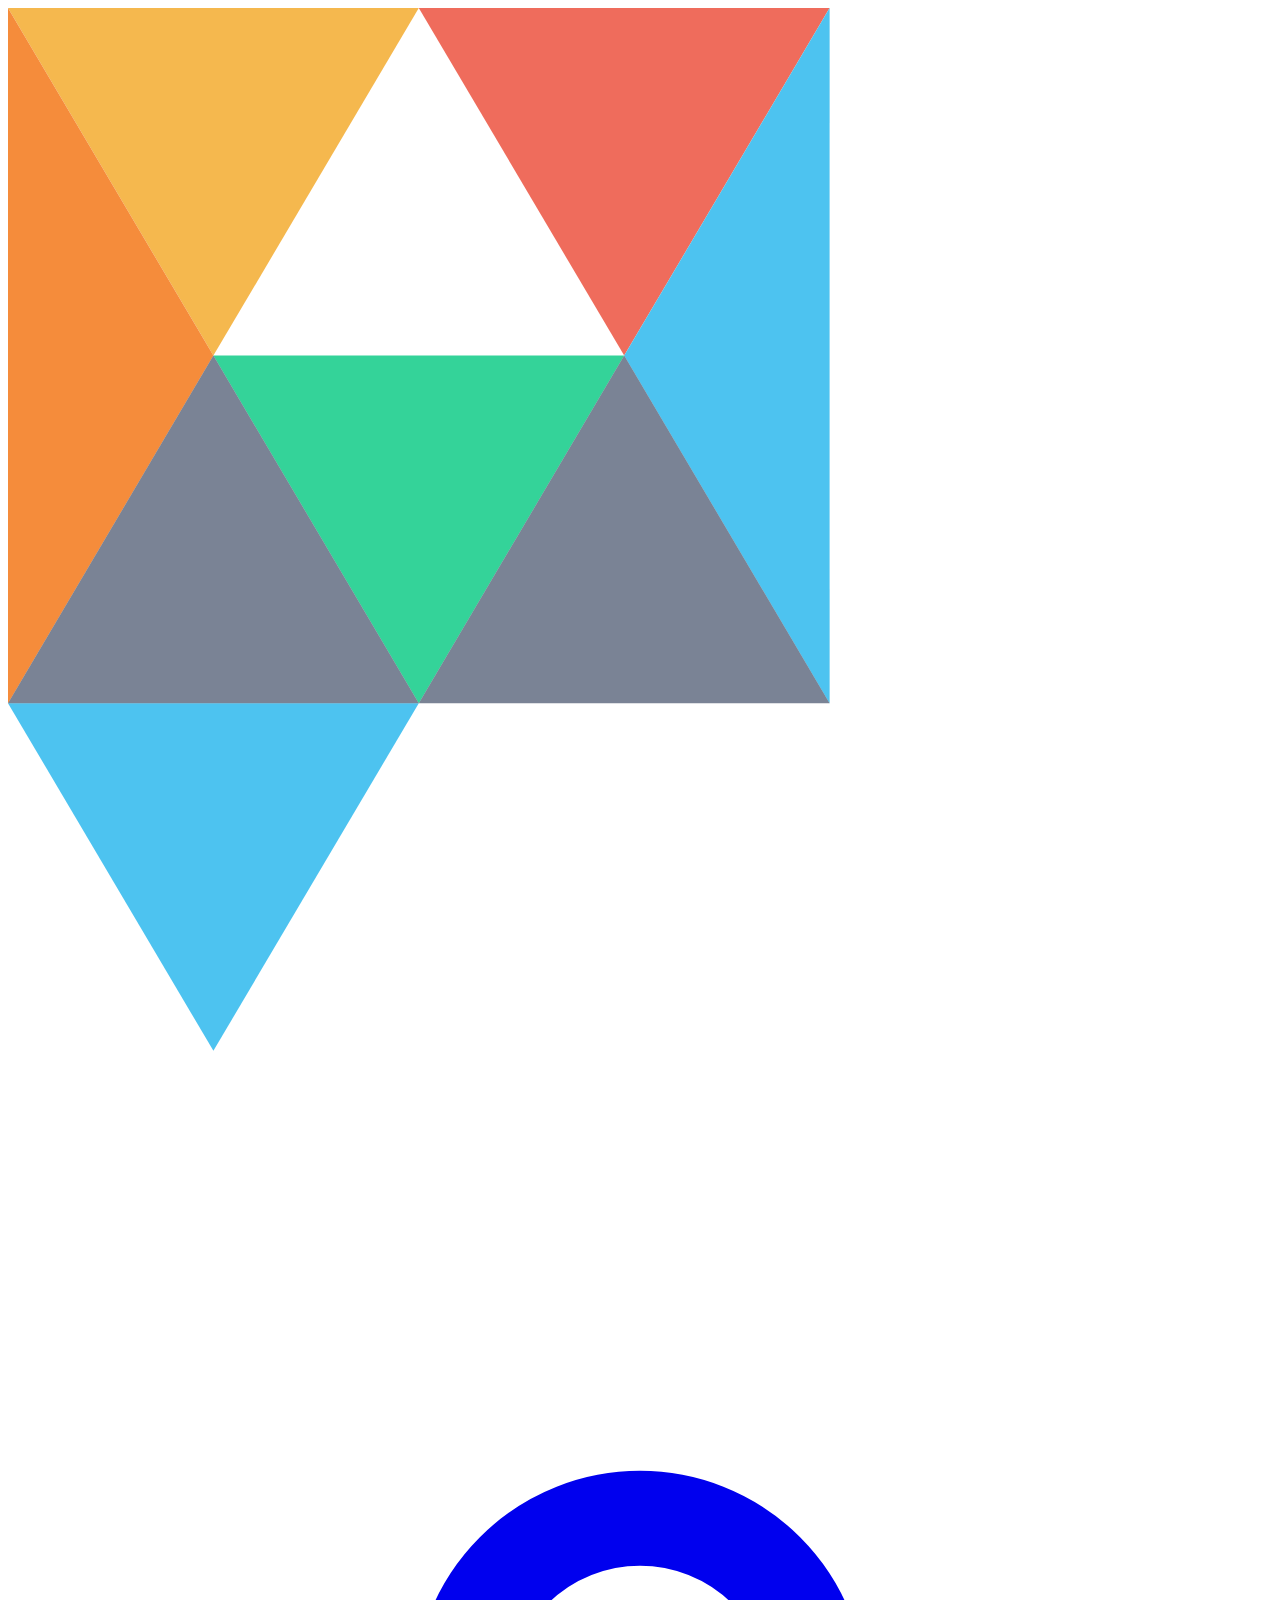
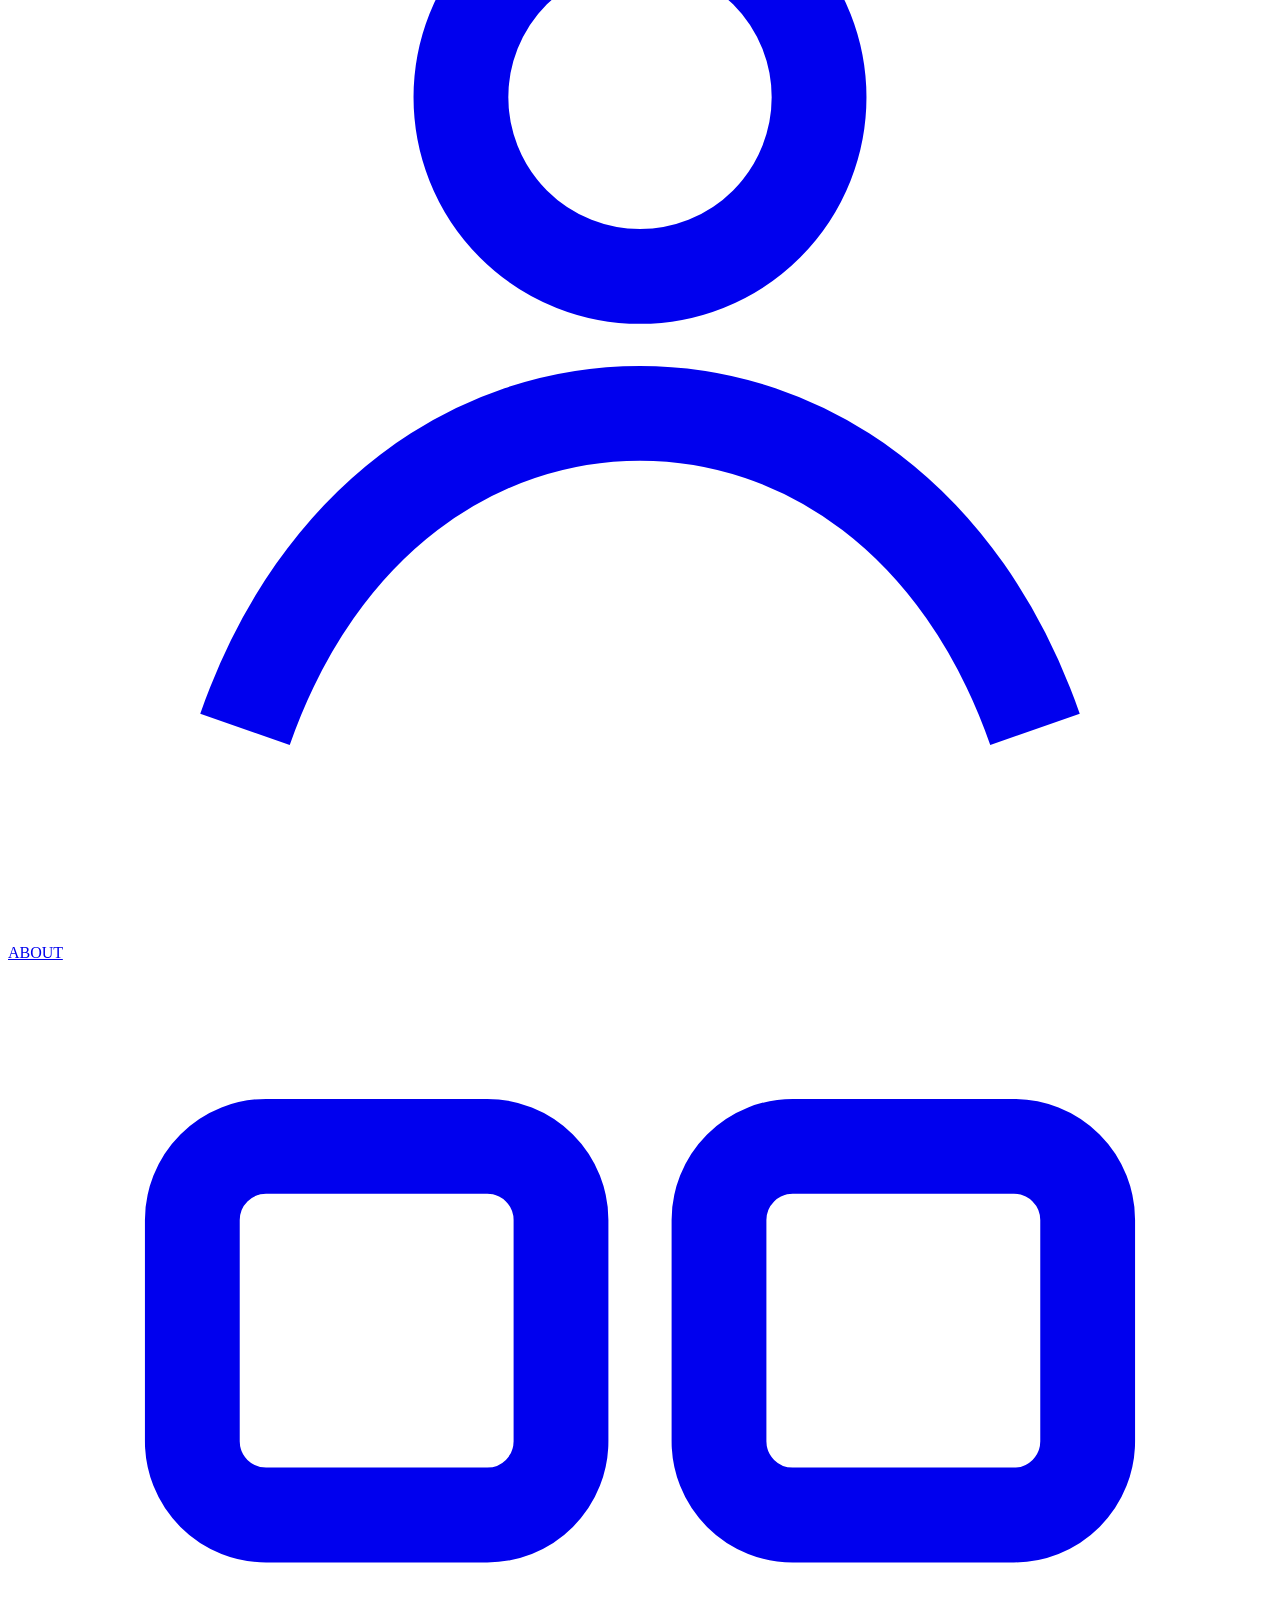
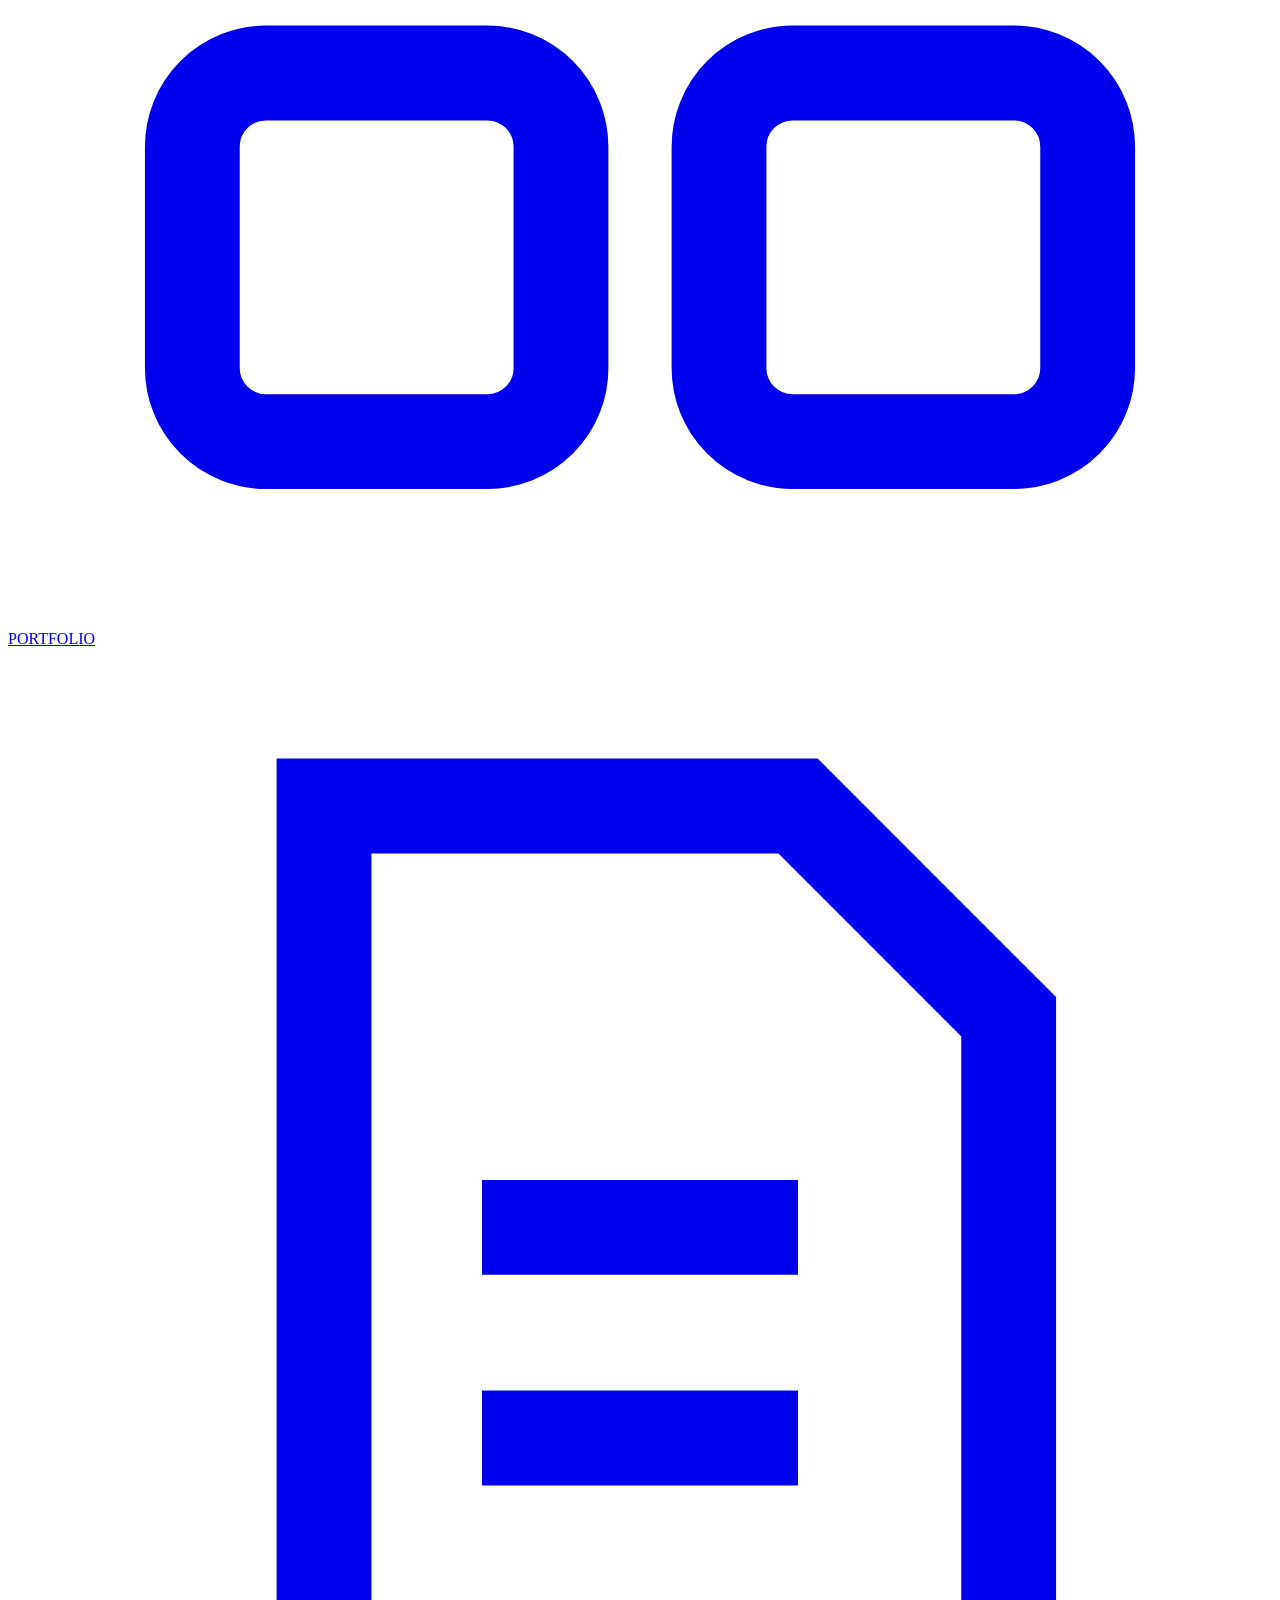
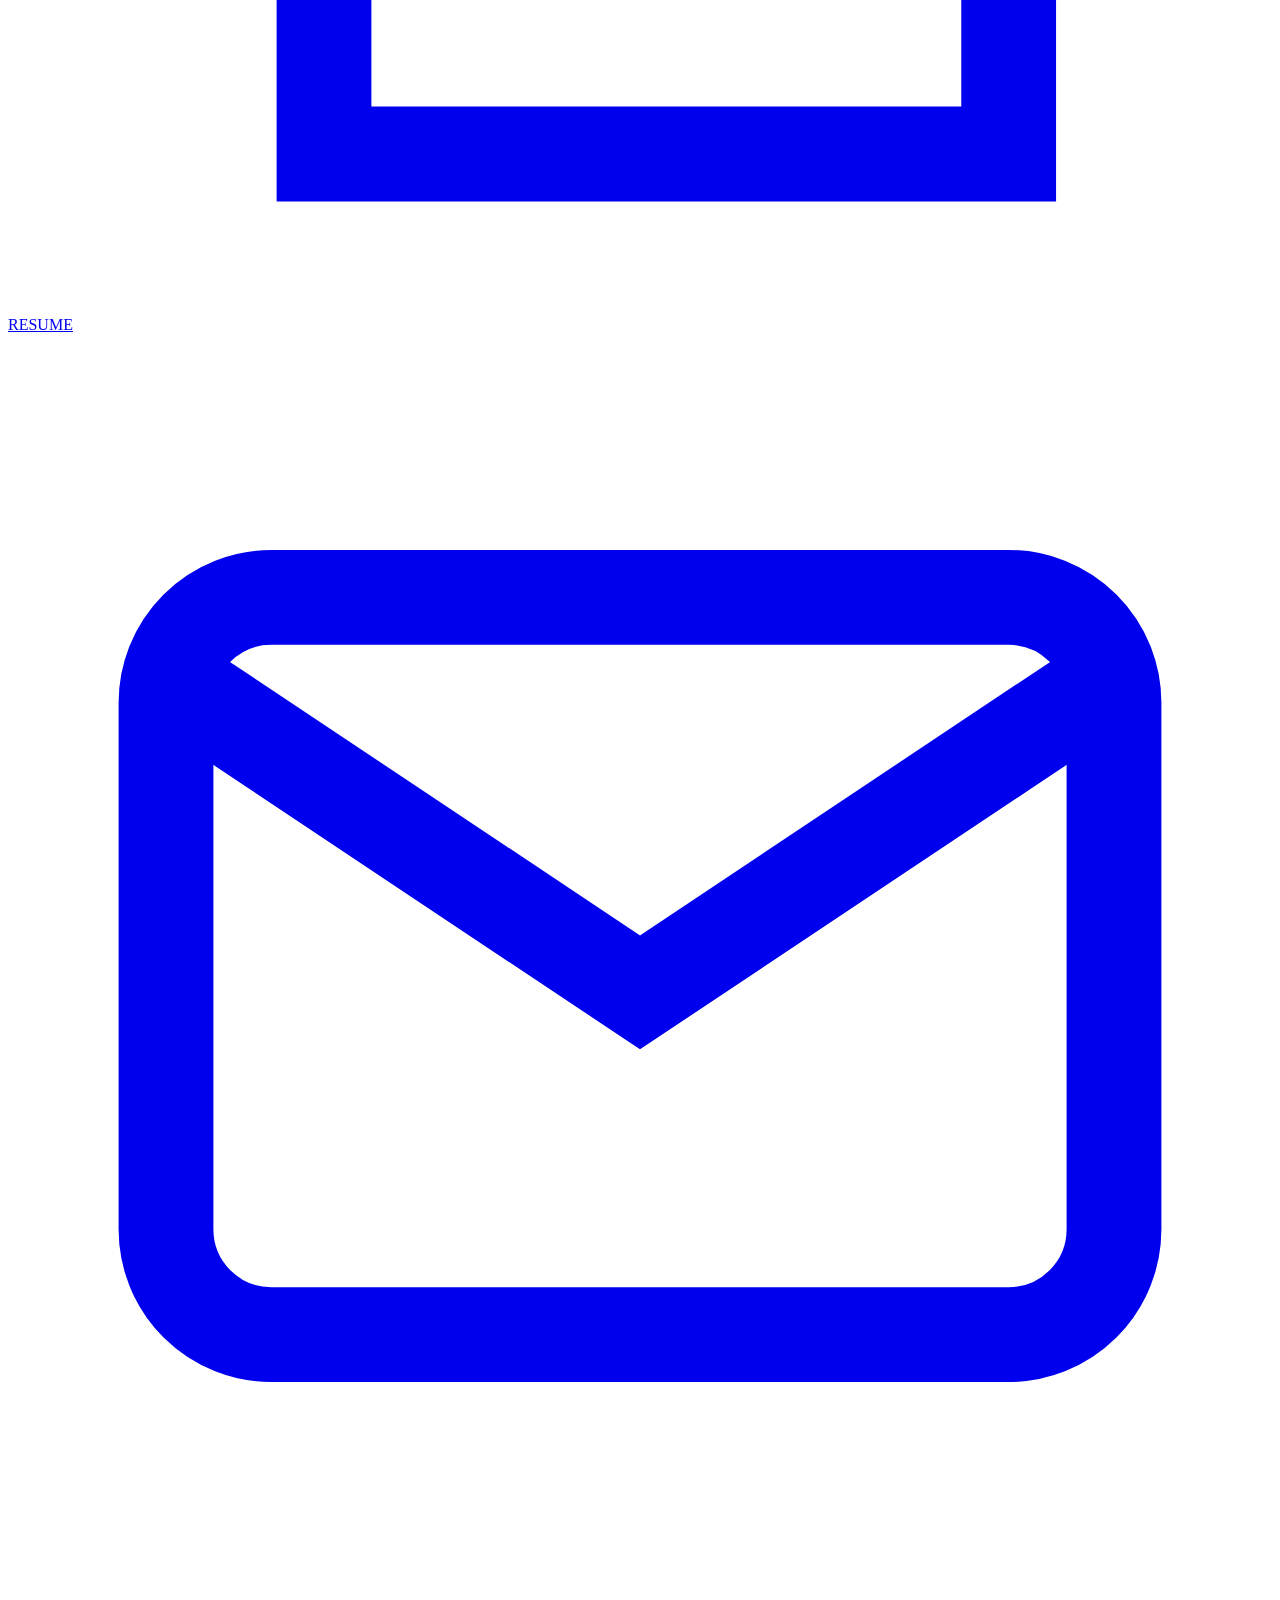
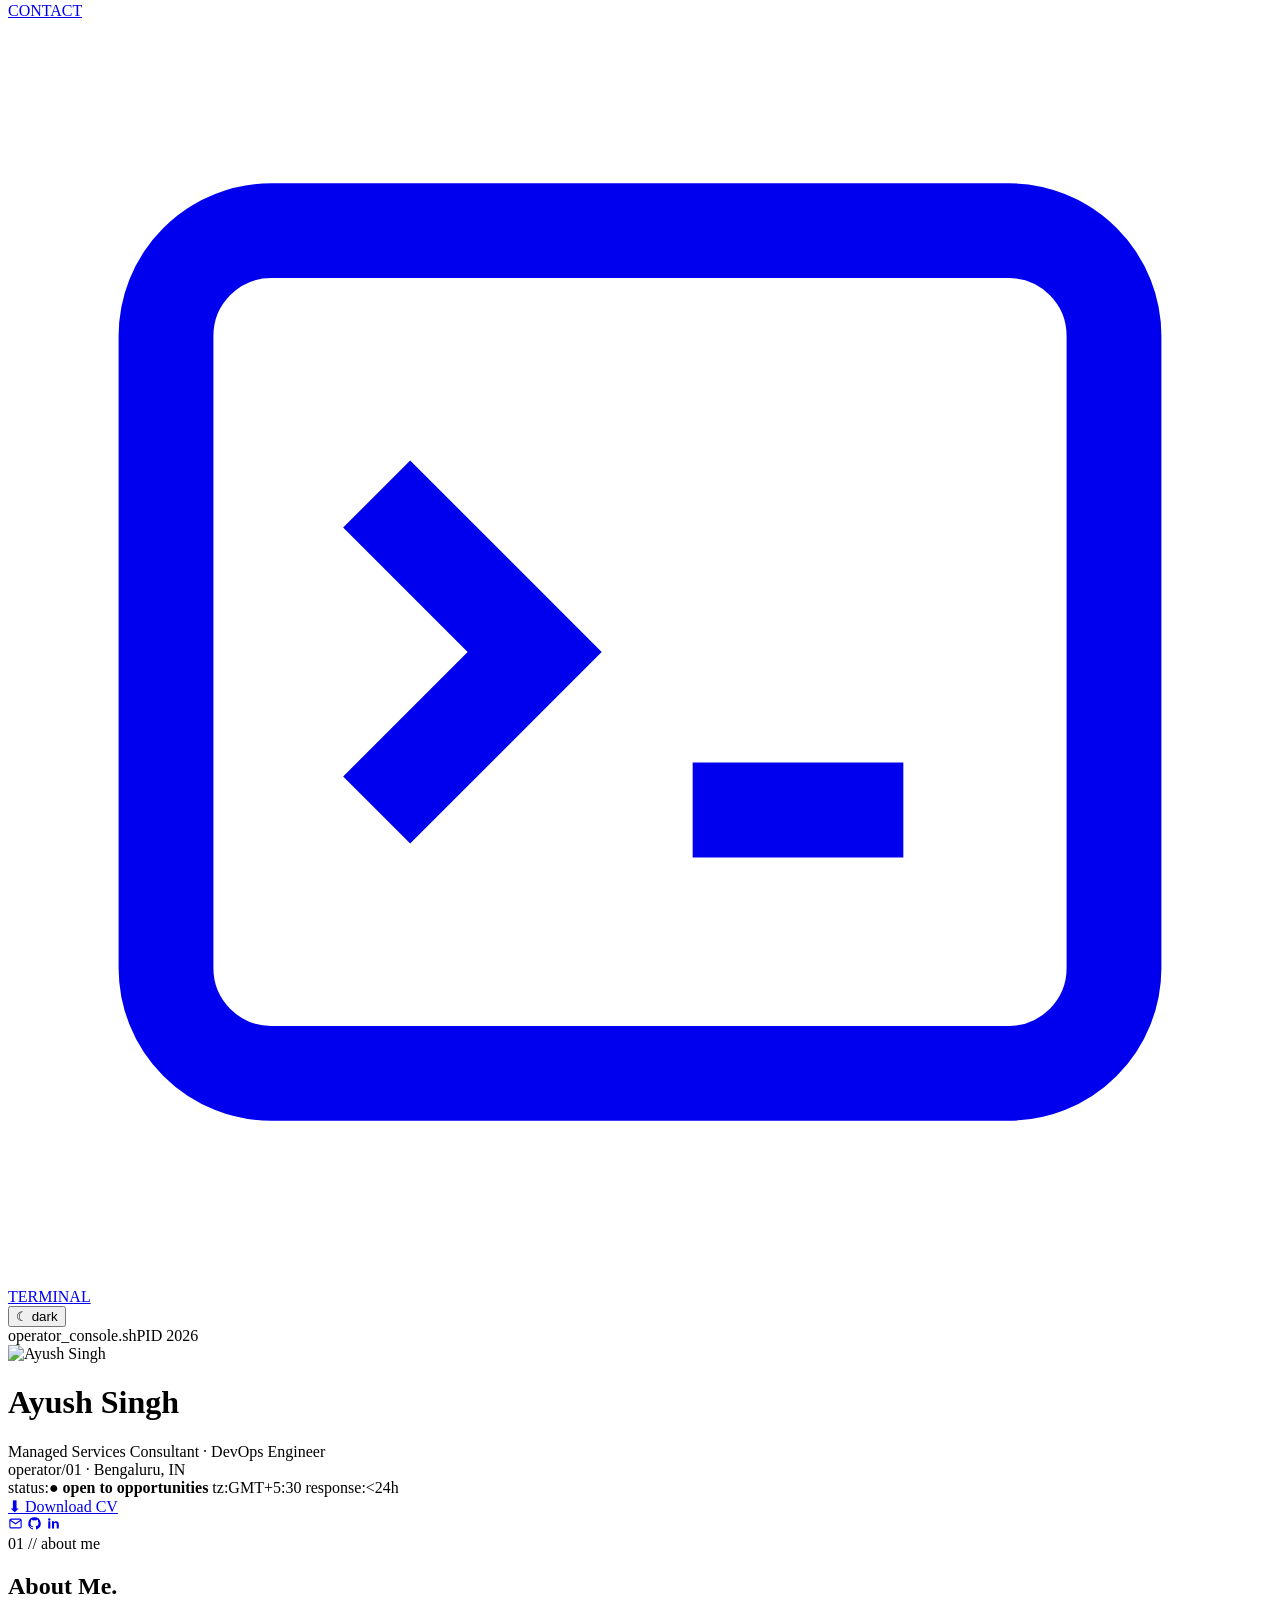
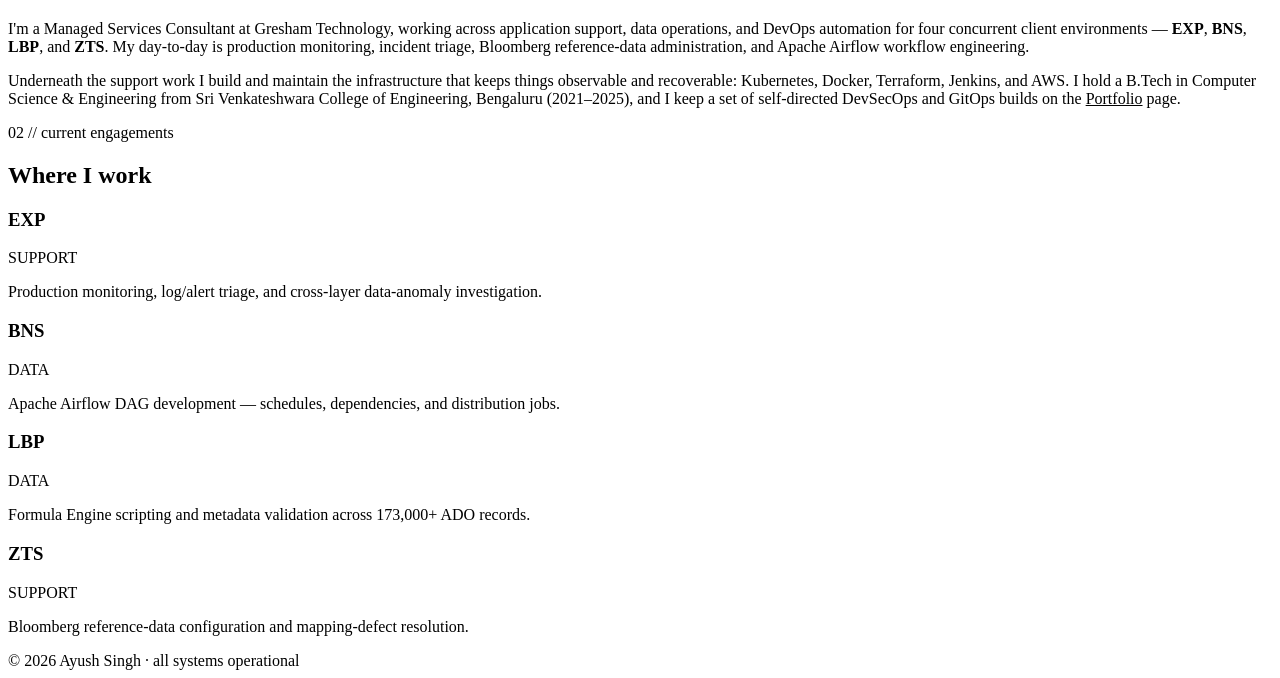
==== index.html @ 5da8c3a7 "Add files via upload" ====
<!DOCTYPE html>
<html lang="en">
<head>
<meta charset="UTF-8">
<meta name="viewport" content="width=device-width, initial-scale=1">
<title>Ayush Singh — About</title>
<meta name="description" content="Ayush Singh — Managed Services Consultant / DevOps Engineer, Bengaluru.">
<link rel="preconnect" href="https://fonts.googleapis.com">
<link rel="preconnect" href="https://fonts.gstatic.com" crossorigin>
<link href="https://fonts.googleapis.com/css2?family=Space+Grotesk:wght@500;600;700&family=IBM+Plex+Sans:wght@400;500;600&family=IBM+Plex+Mono:wght@400;500&display=swap" rel="stylesheet">
<link rel="stylesheet" href="assets/css/style.css">
<link rel="icon" href="data:image/svg+xml,%3Csvg xmlns='http://www.w3.org/2000/svg' viewBox='0 0 100 100'%3E%3Ctext y='.9em' font-size='90'%3E%E2%9A%99%EF%B8%8F%3C/text%3E%3C/svg%3E">
</head>
<body>

<div class="mosaic" aria-hidden="true">
<svg viewBox="0 0 400 400" xmlns="http://www.w3.org/2000/svg">
  <polygon points="0,0 130,0 65,110" fill="#F5B84E"/>
  <polygon points="130,0 260,0 195,110" fill="#EF6C5C"/>
  <polygon points="65,110 195,110 130,220" fill="#34D399"/>
  <polygon points="0,0 65,110 0,220" fill="#F58C3B"/>
  <polygon points="195,110 260,0 260,220" fill="#4DC3F0"/>
  <polygon points="0,220 130,220 65,330" fill="#4DC3F0"/>
  <polygon points="65,110 0,220 130,220" fill="#22314F" opacity=".6"/>
  <polygon points="130,220 195,110 260,220" fill="#22314F" opacity=".6"/>
</svg>
</div>

<div class="app">

  <aside class="sidebar">
    <div class="brand-dots"><span></span><span></span><span></span></div>
    <nav class="navlist">
      <a href="index.html"><svg viewBox="0 0 24 24" fill="none" stroke="currentColor" stroke-width="1.8"><circle cx="12" cy="8" r="3.4"/><path d="M4.5 20c1.4-4 4.4-6 7.5-6s6.1 2 7.5 6"/></svg>ABOUT<span class="stat-dot"></span></a>
      <a href="portfolio.html"><svg viewBox="0 0 24 24" fill="none" stroke="currentColor" stroke-width="1.8"><rect x="3.5" y="3.5" width="7" height="7" rx="1.4"/><rect x="13.5" y="3.5" width="7" height="7" rx="1.4"/><rect x="3.5" y="13.5" width="7" height="7" rx="1.4"/><rect x="13.5" y="13.5" width="7" height="7" rx="1.4"/></svg>PORTFOLIO<span class="stat-dot"></span></a>
      <a href="resume.html"><svg viewBox="0 0 24 24" fill="none" stroke="currentColor" stroke-width="1.8"><path d="M6 3h9l4 4v14H6z"/><path d="M9 11h6M9 15h6"/></svg>RESUME<span class="stat-dot"></span></a>
      <a href="contact.html"><svg viewBox="0 0 24 24" fill="none" stroke="currentColor" stroke-width="1.8"><rect x="3" y="5" width="18" height="14" rx="2"/><path d="M3 6.5l9 6 9-6"/></svg>CONTACT<span class="stat-dot"></span></a>
      <a href="terminal.html"><svg viewBox="0 0 24 24" fill="none" stroke="currentColor" stroke-width="1.8"><rect x="3" y="4" width="18" height="16" rx="2"/><path d="M7 9l3 3-3 3M13 15h4"/></svg>TERMINAL<span class="stat-dot"></span></a>
    </nav>
    <button class="side-toggle" id="themeToggle">☾ dark</button>
  </aside>

  <main>
    <div class="console">
      <div class="console-bar"><span>operator_console.sh</span><span>PID 2026</span></div>
      <div class="console-body">
        <div class="console-photo"><img src="assets/img/profile.jpg" alt="Ayush Singh"></div>
        <div class="console-id">
          <h1>Ayush Singh</h1>
          <div class="role">Managed Services Consultant · DevOps Engineer</div>
          <div class="tag">operator/01 · Bengaluru, IN</div>
        </div>
        <div class="console-status">
          <span>status:</span><b>● open to opportunities</b>
          <span>tz:</span><span>GMT+5:30</span>
          <span>response:</span><span>&lt;24h</span>
        </div>
        <div class="console-cta">
          <a class="btn primary" href="assets/resume.pdf" download>⬇ Download CV</a>
          <div class="social-row">
            <a href="mailto:ayush054483@gmail.com" title="Email" aria-label="Email"><svg width="15" height="15" viewBox="0 0 24 24" fill="none" stroke="currentColor" stroke-width="1.8"><rect x="3" y="5" width="18" height="14" rx="2"/><path d="M3 6.5l9 6 9-6"/></svg></a>
            <a href="https://github.com/Ayush-Singh986" target="_blank" rel="noopener" title="GitHub" aria-label="GitHub"><svg width="15" height="15" viewBox="0 0 24 24" fill="currentColor"><path d="M12 2a10 10 0 0 0-3.16 19.49c.5.09.68-.22.68-.48v-1.7c-2.78.6-3.37-1.34-3.37-1.34-.46-1.16-1.11-1.47-1.11-1.47-.91-.62.07-.6.07-.6 1 .07 1.53 1.03 1.53 1.03.89 1.53 2.34 1.09 2.91.83.09-.65.35-1.09.63-1.34-2.22-.25-4.56-1.11-4.56-4.94 0-1.09.39-1.98 1.03-2.68-.1-.25-.45-1.27.1-2.65 0 0 .84-.27 2.75 1.02a9.4 9.4 0 0 1 5 0c1.91-1.29 2.75-1.02 2.75-1.02.55 1.38.2 2.4.1 2.65.64.7 1.03 1.59 1.03 2.68 0 3.84-2.35 4.68-4.58 4.93.36.31.68.92.68 1.85v2.74c0 .27.18.58.69.48A10 10 0 0 0 12 2Z"/></svg></a>
            <a href="https://www.linkedin.com/in/ayush-singh-59469b310/" target="_blank" rel="noopener" title="LinkedIn" aria-label="LinkedIn"><svg width="15" height="15" viewBox="0 0 24 24" fill="currentColor"><path d="M6.94 8.5H3.56V20h3.38V8.5ZM5.25 3.5a1.96 1.96 0 1 0 0 3.92 1.96 1.96 0 0 0 0-3.92ZM20.5 20h-3.37v-5.87c0-1.4-.03-3.2-1.95-3.2-1.96 0-2.26 1.53-2.26 3.1V20H9.56V8.5h3.24v1.57h.05c.45-.86 1.56-1.77 3.21-1.77 3.44 0 4.44 2.27 4.44 5.22V20Z"/></svg></a>
          </div>
        </div>
      </div>
    </div>

    <section class="panel">
      <div class="eyebrow">01 // about me</div>
      <h2>About Me.</h2>
      <div class="accent-bar"></div>
      <p>I'm a Managed Services Consultant at Gresham Technology, working across application support, data
      operations, and DevOps automation for four concurrent client environments — <strong>EXP</strong>,
      <strong>BNS</strong>, <strong>LBP</strong>, and <strong>ZTS</strong>. My day-to-day is production
      monitoring, incident triage, Bloomberg reference-data administration, and Apache Airflow
      workflow engineering.</p>
      <p>Underneath the support work I build and maintain the infrastructure that keeps things
      observable and recoverable: Kubernetes, Docker, Terraform, Jenkins, and AWS. I hold a B.Tech in
      Computer Science &amp; Engineering from Sri Venkateshwara College of Engineering, Bengaluru
      (2021–2025), and I keep a set of self-directed DevSecOps and GitOps builds on the
      <a href="portfolio.html" style="color:var(--info)">Portfolio</a> page.</p>
    </section>

    <section class="panel">
      <div class="eyebrow">02 // current engagements</div>
      <h2>Where I work</h2>
      <div class="accent-bar"></div>
      <div class="card-grid">
        <div class="doing-card"><div class="top"><h3>EXP</h3><span class="pill">SUPPORT</span></div><p>Production monitoring, log/alert triage, and cross-layer data-anomaly investigation.</p></div>
        <div class="doing-card"><div class="top"><h3>BNS</h3><span class="pill">DATA</span></div><p>Apache Airflow DAG development — schedules, dependencies, and distribution jobs.</p></div>
        <div class="doing-card"><div class="top"><h3>LBP</h3><span class="pill">DATA</span></div><p>Formula Engine scripting and metadata validation across 173,000+ ADO records.</p></div>
        <div class="doing-card"><div class="top"><h3>ZTS</h3><span class="pill">SUPPORT</span></div><p>Bloomberg reference-data configuration and mapping-defect resolution.</p></div>
      </div>
    </section>

    <div class="site-footer"><span class="d"></span>© 2026 Ayush Singh · all systems operational</div>
  </main>
</div>

<script src="assets/js/main.js"></script>
</body>
</html>
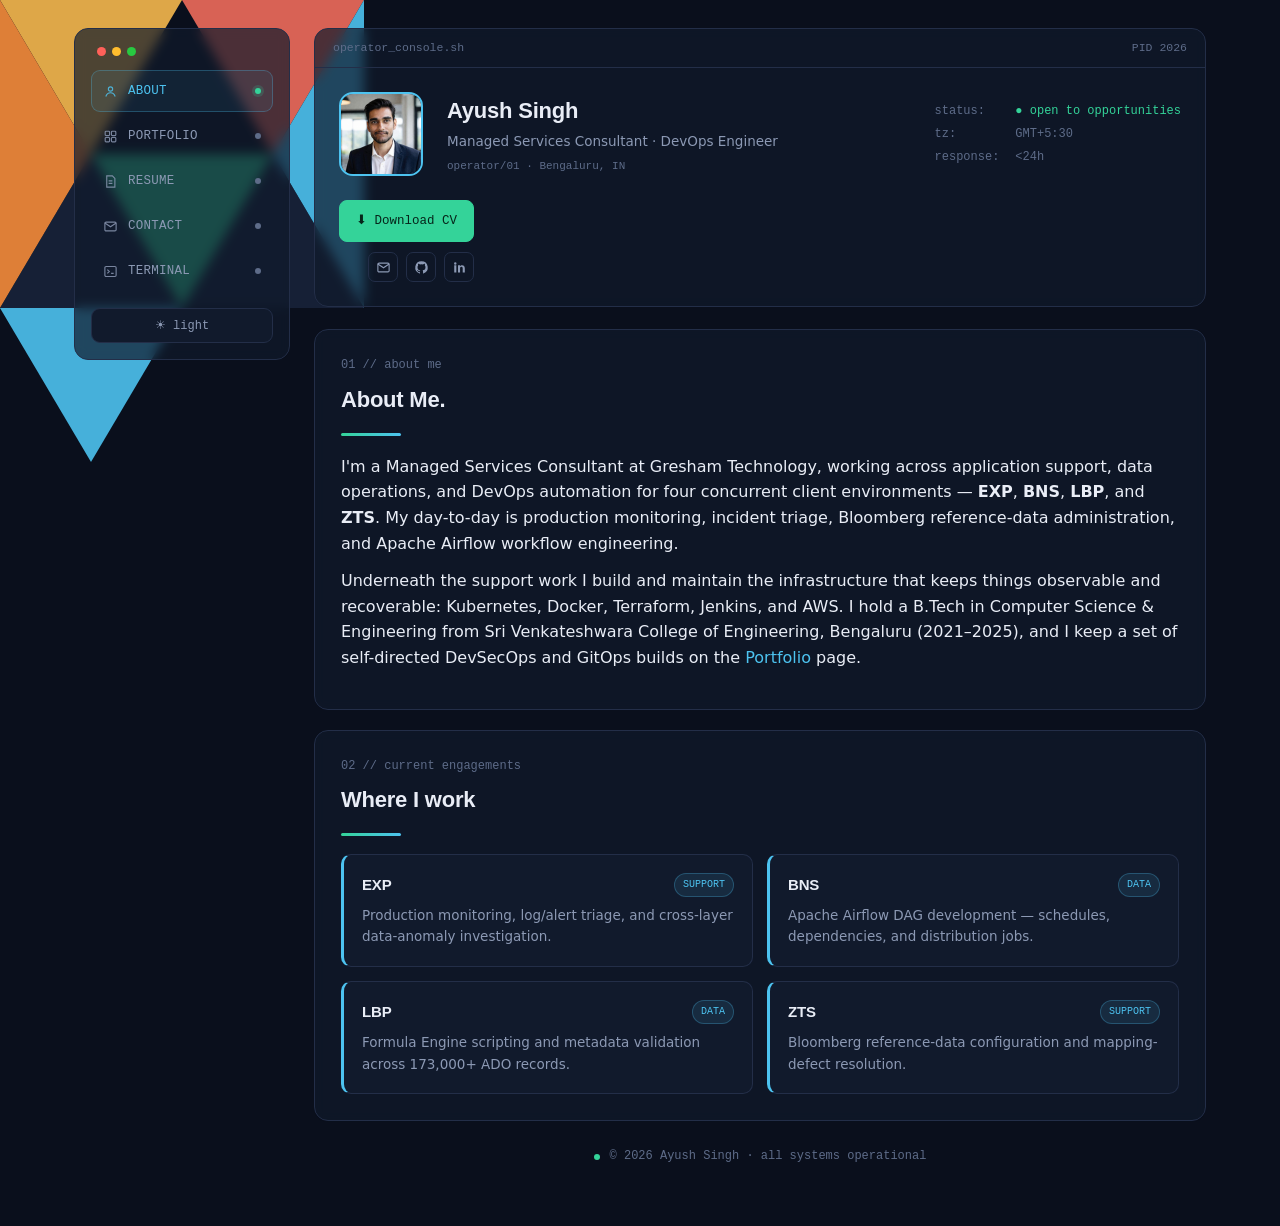
==== commit f61a7966: "Update index.html" ====
--- a/index.html
+++ b/index.html
@@ -8,7 +8,7 @@
 <link rel="preconnect" href="https://fonts.googleapis.com">
 <link rel="preconnect" href="https://fonts.gstatic.com" crossorigin>
 <link href="https://fonts.googleapis.com/css2?family=Space+Grotesk:wght@500;600;700&family=IBM+Plex+Sans:wght@400;500;600&family=IBM+Plex+Mono:wght@400;500&display=swap" rel="stylesheet">
-<link rel="stylesheet" href="assets/css/style.css">
+<link rel="stylesheet" href="style.css">
 <link rel="icon" href="data:image/svg+xml,%3Csvg xmlns='http://www.w3.org/2000/svg' viewBox='0 0 100 100'%3E%3Ctext y='.9em' font-size='90'%3E%E2%9A%99%EF%B8%8F%3C/text%3E%3C/svg%3E">
 </head>
 <body>
@@ -44,7 +44,7 @@
     <div class="console">
       <div class="console-bar"><span>operator_console.sh</span><span>PID 2026</span></div>
       <div class="console-body">
-        <div class="console-photo"><img src="assets/img/profile.jpg" alt="Ayush Singh"></div>
+        <div class="console-photo"><img src="profile.jpg"" alt="Ayush Singh"></div>
         <div class="console-id">
           <h1>Ayush Singh</h1>
           <div class="role">Managed Services Consultant · DevOps Engineer</div>
@@ -56,7 +56,7 @@
           <span>response:</span><span>&lt;24h</span>
         </div>
         <div class="console-cta">
-          <a class="btn primary" href="assets/resume.pdf" download>⬇ Download CV</a>
+          <a class="btn primary" href="resume.pdf" download>⬇ Download CV</a>
           <div class="social-row">
             <a href="mailto:ayush054483@gmail.com" title="Email" aria-label="Email"><svg width="15" height="15" viewBox="0 0 24 24" fill="none" stroke="currentColor" stroke-width="1.8"><rect x="3" y="5" width="18" height="14" rx="2"/><path d="M3 6.5l9 6 9-6"/></svg></a>
             <a href="https://github.com/Ayush-Singh986" target="_blank" rel="noopener" title="GitHub" aria-label="GitHub"><svg width="15" height="15" viewBox="0 0 24 24" fill="currentColor"><path d="M12 2a10 10 0 0 0-3.16 19.49c.5.09.68-.22.68-.48v-1.7c-2.78.6-3.37-1.34-3.37-1.34-.46-1.16-1.11-1.47-1.11-1.47-.91-.62.07-.6.07-.6 1 .07 1.53 1.03 1.53 1.03.89 1.53 2.34 1.09 2.91.83.09-.65.35-1.09.63-1.34-2.22-.25-4.56-1.11-4.56-4.94 0-1.09.39-1.98 1.03-2.68-.1-.25-.45-1.27.1-2.65 0 0 .84-.27 2.75 1.02a9.4 9.4 0 0 1 5 0c1.91-1.29 2.75-1.02 2.75-1.02.55 1.38.2 2.4.1 2.65.64.7 1.03 1.59 1.03 2.68 0 3.84-2.35 4.68-4.58 4.93.36.31.68.92.68 1.85v2.74c0 .27.18.58.69.48A10 10 0 0 0 12 2Z"/></svg></a>
@@ -98,6 +98,6 @@
   </main>
 </div>
 
-<script src="assets/js/main.js"></script>
+<script src="main.js"></script>
 </body>
 </html>
--- a/style.css
+++ b/style.css
@@ -0,0 +1,240 @@
+/* Ayush Singh — DevOps Portfolio
+   Palette: deep navy console + pipeline-status accents (pass/run/info)
+   Type: Space Grotesk (display) / IBM Plex Sans (body) / IBM Plex Mono (labels, data) */
+
+:root{
+  --bg: #0A0F1C;
+  --surface: #111A2C;
+  --surface-raised: #16213A;
+  --border: #232E48;
+  --text: #E9EDF6;
+  --text-dim: #8C99B4;
+  --text-faint: #5E6C89;
+  --pass: #34D399;
+  --run: #F5B84E;
+  --info: #4DC3F0;
+  box-sizing: border-box;
+  padding-top: env(safe-area-inset-top, 0px);
+  padding-bottom: env(safe-area-inset-bottom, 0px);
+}
+*,*::before,*::after{ box-sizing: inherit; }
+html{ scroll-behavior: smooth; }
+body{
+  margin:0;
+  min-height:100vh;
+  background: var(--bg);
+  color: var(--text);
+  font-family:'IBM Plex Sans', system-ui, sans-serif;
+  line-height:1.6;
+  -webkit-font-smoothing: antialiased;
+  position:relative;
+  overflow-x:hidden;
+}
+a{ color:inherit; text-decoration:none; }
+::selection{ background: rgba(52,211,153,.28); color:#fff; }
+:focus-visible{ outline:2px solid var(--info); outline-offset:3px; }
+h1,h2,h3{ font-family:'Space Grotesk','IBM Plex Sans',sans-serif; margin:0; letter-spacing:-0.01em; }
+.mono{ font-family:'IBM Plex Mono', ui-monospace, monospace; }
+p{ margin:0 0 12px; }
+img{ max-width:100%; display:block; }
+
+/* ---------- triangle mosaic background (own composition, corner accent) ---------- */
+.mosaic{
+  position:fixed; top:0; left:0; width:min(46vw,560px); height:min(46vw,560px);
+  z-index:0; pointer-events:none; opacity:.9;
+}
+.mosaic svg{ width:100%; height:100%; }
+
+/* ---------- app shell ---------- */
+.app{
+  position:relative; z-index:1;
+  max-width:1180px; margin:0 auto; padding:28px 24px 60px;
+  display:grid; grid-template-columns:216px 1fr; gap:24px;
+}
+@media (max-width:900px){ .app{ grid-template-columns:1fr; } }
+
+/* ---------- sidebar ---------- */
+.sidebar{
+  background: rgba(17,26,44,.7);
+  border:1px solid var(--border);
+  border-radius:14px;
+  padding:16px;
+  height:max-content;
+  position:sticky; top:20px;
+  backdrop-filter: blur(6px);
+}
+.brand-dots{ display:flex; gap:6px; padding:2px 6px 14px; }
+.brand-dots span{ width:9px; height:9px; border-radius:50%; }
+.brand-dots span:nth-child(1){ background:#ff6159; }
+.brand-dots span:nth-child(2){ background:#ffbd2e; }
+.brand-dots span:nth-child(3){ background:#28c941; }
+.navlist{ display:flex; flex-direction:column; gap:3px; }
+.navlist a{
+  display:flex; align-items:center; gap:10px;
+  padding:10px 11px; border-radius:9px;
+  font-family:'IBM Plex Mono',monospace; font-size:12.5px; letter-spacing:.02em;
+  color:var(--text-dim);
+  border:1px solid transparent;
+}
+.navlist a svg{ width:15px; height:15px; flex:none; opacity:.85; }
+.navlist a .stat-dot{ margin-left:auto; width:6px; height:6px; border-radius:50%; background:var(--text-faint); }
+.navlist a:hover{ color:var(--text); background:var(--surface); }
+.navlist a.active{ color:var(--info); background:rgba(77,195,240,.08); border-color:rgba(77,195,240,.28); }
+.navlist a.active .stat-dot{ background:var(--pass); box-shadow:0 0 0 3px rgba(52,211,153,.18); }
+.side-toggle{
+  margin-top:16px; width:100%; padding:9px 12px; border-radius:9px;
+  background:var(--surface); border:1px solid var(--border); color:var(--text-dim);
+  font-family:'IBM Plex Mono',monospace; font-size:12px; cursor:pointer;
+  display:flex; align-items:center; gap:8px; justify-content:center;
+}
+.side-toggle:hover{ border-color:var(--text-dim); color:var(--text); }
+
+/* ---------- main / console header ---------- */
+main{ min-width:0; }
+.console{
+  background: rgba(17,26,44,.7);
+  border:1px solid var(--border); border-radius:14px;
+  padding:0; overflow:hidden; margin-bottom:22px;
+  backdrop-filter: blur(6px);
+}
+.console-bar{
+  display:flex; align-items:center; justify-content:space-between;
+  padding:10px 18px; border-bottom:1px solid var(--border);
+  font-family:'IBM Plex Mono',monospace; font-size:11.5px; color:var(--text-faint);
+}
+.console-body{ padding:24px; display:flex; gap:24px; flex-wrap:wrap; align-items:center; }
+.console-photo{
+  width:84px; height:84px; border-radius:14px; overflow:hidden; flex:none;
+  border:2px solid var(--info);
+}
+.console-photo img{ width:100%; height:100%; object-fit:cover; }
+.console-id h1{ font-size:22px; }
+.console-id .role{ color:var(--text-dim); font-size:13.5px; margin-top:3px; }
+.console-id .tag{ font-family:'IBM Plex Mono',monospace; font-size:11px; color:var(--text-faint); margin-top:5px; }
+.console-status{
+  margin-left:auto; display:grid; grid-template-columns:auto auto; gap:4px 16px;
+  font-family:'IBM Plex Mono',monospace; font-size:12px; color:var(--text-faint);
+}
+.console-status b{ color:var(--pass); font-weight:500; }
+.console-cta{ display:flex; gap:10px; flex-direction:column; align-items:flex-end; }
+.btn{
+  font-family:'IBM Plex Mono',monospace; font-size:12.5px;
+  padding:10px 16px; border-radius:8px; border:1px solid var(--border); color:var(--text);
+  display:inline-flex; align-items:center; gap:7px;
+}
+.btn.primary{ background:var(--pass); color:#06251A; border-color:var(--pass); font-weight:500; }
+.btn:hover{ border-color:var(--text-dim); }
+.social-row{ display:flex; gap:8px; }
+.social-row a{
+  width:30px; height:30px; border-radius:7px; border:1px solid var(--border);
+  display:flex; align-items:center; justify-content:center; color:var(--text-dim);
+}
+.social-row a:hover{ color:var(--info); border-color:var(--info); }
+
+/* ---------- generic panel ---------- */
+.panel{
+  background: rgba(17,26,44,.7); border:1px solid var(--border); border-radius:14px;
+  padding:26px; margin-bottom:20px; backdrop-filter: blur(6px);
+}
+.panel h2{ font-size:22px; margin-bottom:16px; }
+.accent-bar{ width:60px; height:3px; border-radius:2px; background:linear-gradient(90deg,var(--pass),var(--info)); margin:8px 0 18px; }
+.eyebrow{ font-family:'IBM Plex Mono',monospace; font-size:12px; color:var(--text-faint); display:flex; gap:8px; align-items:center; margin-bottom:6px; }
+
+/* ---------- stat cards ---------- */
+.stat-grid{ display:grid; grid-template-columns:repeat(4,1fr); gap:14px; }
+@media (max-width:640px){ .stat-grid{ grid-template-columns:repeat(2,1fr); } }
+.stat-card{ background:var(--surface); border:1px solid var(--border); border-radius:12px; padding:18px; text-align:center; }
+.stat-card .num{ font-family:'Space Grotesk',sans-serif; font-size:26px; font-weight:700; color:var(--info); }
+.stat-card .lbl{ font-family:'IBM Plex Mono',monospace; font-size:11px; color:var(--text-faint); margin-top:4px; }
+
+/* ---------- tabs ---------- */
+.tabs{ display:flex; background:var(--surface); border:1px solid var(--border); border-radius:10px; padding:4px; gap:4px; margin-bottom:22px; }
+.tabs button{
+  flex:1; background:none; border:none; color:var(--text-dim); cursor:pointer;
+  font-family:'IBM Plex Mono',monospace; font-size:12.5px; padding:10px; border-radius:7px;
+}
+.tabs button.active{ background:var(--info); color:#06202B; font-weight:600; }
+.tabpane{ display:none; }
+.tabpane.active{ display:block; }
+
+/* ---------- doing / engagement cards ---------- */
+.card-grid{ display:grid; grid-template-columns:1fr 1fr; gap:14px; }
+@media (max-width:640px){ .card-grid{ grid-template-columns:1fr; } }
+.doing-card{ background:var(--surface); border:1px solid var(--border); border-left:3px solid var(--info); border-radius:10px; padding:18px; }
+.doing-card .top{ display:flex; justify-content:space-between; align-items:flex-start; gap:10px; margin-bottom:8px; }
+.doing-card h3{ font-size:15px; }
+.pill{ font-family:'IBM Plex Mono',monospace; font-size:10px; padding:3px 8px; border-radius:20px; background:rgba(77,195,240,.1); color:var(--info); border:1px solid rgba(77,195,240,.28); white-space:nowrap; }
+.doing-card p{ color:var(--text-dim); font-size:13.5px; margin:0; }
+
+/* ---------- marquee (clients) ---------- */
+.marquee-wrap{ overflow:hidden; margin-top:6px; -webkit-mask-image:linear-gradient(90deg,transparent,#000 6%,#000 94%,transparent); mask-image:linear-gradient(90deg,transparent,#000 6%,#000 94%,transparent); }
+.marquee{ display:flex; gap:16px; width:max-content; animation:scroll 22s linear infinite; }
+.marquee:hover{ animation-play-state:paused; }
+@keyframes scroll{ from{ transform:translateX(0);} to{ transform:translateX(-50%);} }
+.client-chip{
+  flex:none; display:flex; align-items:center; gap:10px; background:var(--surface);
+  border:1px solid var(--border); border-radius:12px; padding:16px 22px; min-width:160px;
+}
+.client-chip .mark{ width:34px; height:34px; border-radius:8px; background:var(--surface-raised); display:flex; align-items:center; justify-content:center; font-family:'Space Grotesk',sans-serif; font-weight:700; color:var(--info); border:1px solid var(--border); }
+.client-chip .name{ font-weight:600; font-size:13.5px; }
+.client-chip .role{ font-family:'IBM Plex Mono',monospace; font-size:10.5px; color:var(--text-faint); }
+@media (prefers-reduced-motion: reduce){ .marquee{ animation:none; } }
+
+/* ---------- experience / engagement detail (resume + about) ---------- */
+.engagement{ background:var(--surface); border:1px solid var(--border); border-radius:12px; padding:18px 20px; margin-bottom:12px; }
+.engagement-head{ display:flex; align-items:center; gap:10px; margin-bottom:8px; flex-wrap:wrap; }
+.engagement h3{ font-size:15px; }
+.engagement .tag{ font-family:'IBM Plex Mono',monospace; font-size:11.5px; color:var(--text-faint); }
+.status-pill{ font-family:'IBM Plex Mono',monospace; font-size:10.5px; padding:3px 9px; border-radius:20px; background:rgba(52,211,153,.1); color:var(--pass); border:1px solid rgba(52,211,153,.28); display:flex; align-items:center; gap:6px; }
+.status-pill .d{ width:6px; height:6px; border-radius:50%; background:currentColor; }
+.engagement ul{ margin:8px 0 0; padding-left:18px; color:var(--text-dim); font-size:13.8px; }
+.engagement li{ margin-bottom:6px; }
+
+.chip-row{ display:flex; flex-wrap:wrap; gap:8px; }
+.chip{ font-size:12.5px; padding:6px 11px; border-radius:7px; background:var(--surface); border:1px solid var(--border); color:var(--text-dim); }
+
+/* ---------- projects ---------- */
+.project{ background:var(--surface); border:1px solid var(--border); border-radius:12px; padding:20px; }
+.project h3{ font-size:15.5px; margin-bottom:8px; }
+.project ul{ margin:0 0 14px; padding-left:18px; color:var(--text-dim); font-size:13.5px; }
+.project li{ margin-bottom:5px; }
+.stack-row{ display:flex; flex-wrap:wrap; gap:6px; padding-top:10px; border-top:1px dashed var(--border); }
+.stack-tag{ font-family:'IBM Plex Mono',monospace; font-size:10.5px; color:var(--info); background:rgba(77,195,240,.09); padding:4px 8px; border-radius:5px; }
+
+/* ---------- contact ---------- */
+.contact-grid{ display:grid; grid-template-columns:1fr 1fr; gap:14px; }
+@media (max-width:640px){ .contact-grid{ grid-template-columns:1fr; } }
+.contact-card{ background:var(--surface); border:1px solid var(--border); border-radius:12px; padding:20px; display:flex; gap:14px; align-items:center; }
+.contact-card .ic{ width:38px; height:38px; border-radius:9px; background:var(--surface-raised); display:flex; align-items:center; justify-content:center; color:var(--info); flex:none; }
+.contact-card .lbl{ font-family:'IBM Plex Mono',monospace; font-size:11px; color:var(--text-faint); }
+.contact-card .val{ font-size:14px; margin-top:2px; }
+
+/* ---------- terminal page ---------- */
+.term{
+  background:#070B14; border:1px solid var(--border); border-radius:12px; padding:18px 20px;
+  font-family:'IBM Plex Mono',monospace; font-size:13.5px; color:#B9F5D8; min-height:340px;
+  max-height:460px; overflow-y:auto;
+}
+.term .line{ margin-bottom:6px; white-space:pre-wrap; word-break:break-word; }
+.term .prompt{ color:var(--info); }
+.term-input-row{ display:flex; align-items:center; gap:8px; margin-top:8px; }
+.term-input-row .prompt{ color:var(--info); }
+.term-input-row input{
+  flex:1; background:none; border:none; outline:none; color:#B9F5D8;
+  font-family:'IBM Plex Mono',monospace; font-size:13.5px;
+}
+.term-hint{ color:var(--text-faint); font-size:12px; margin-top:10px; }
+
+/* ---------- footer ---------- */
+.site-footer{ text-align:center; color:var(--text-faint); font-family:'IBM Plex Mono',monospace; font-size:12px; margin-top:26px; display:flex; justify-content:center; gap:10px; align-items:center; }
+.site-footer .d{ width:6px; height:6px; border-radius:50%; background:var(--pass); }
+
+/* ---------- light theme override ---------- */
+body[data-theme="light"]{
+  --bg:#F4F6FB; --surface:#FFFFFF; --surface-raised:#EEF1F8; --border:#DCE2EE;
+  --text:#12182A; --text-dim:#48526B; --text-faint:#7A84A0;
+}
+body[data-theme="light"] .console,
+body[data-theme="light"] .panel,
+body[data-theme="light"] .sidebar{ backdrop-filter:none; }
+body[data-theme="light"] .term{ background:#0E1522; }
